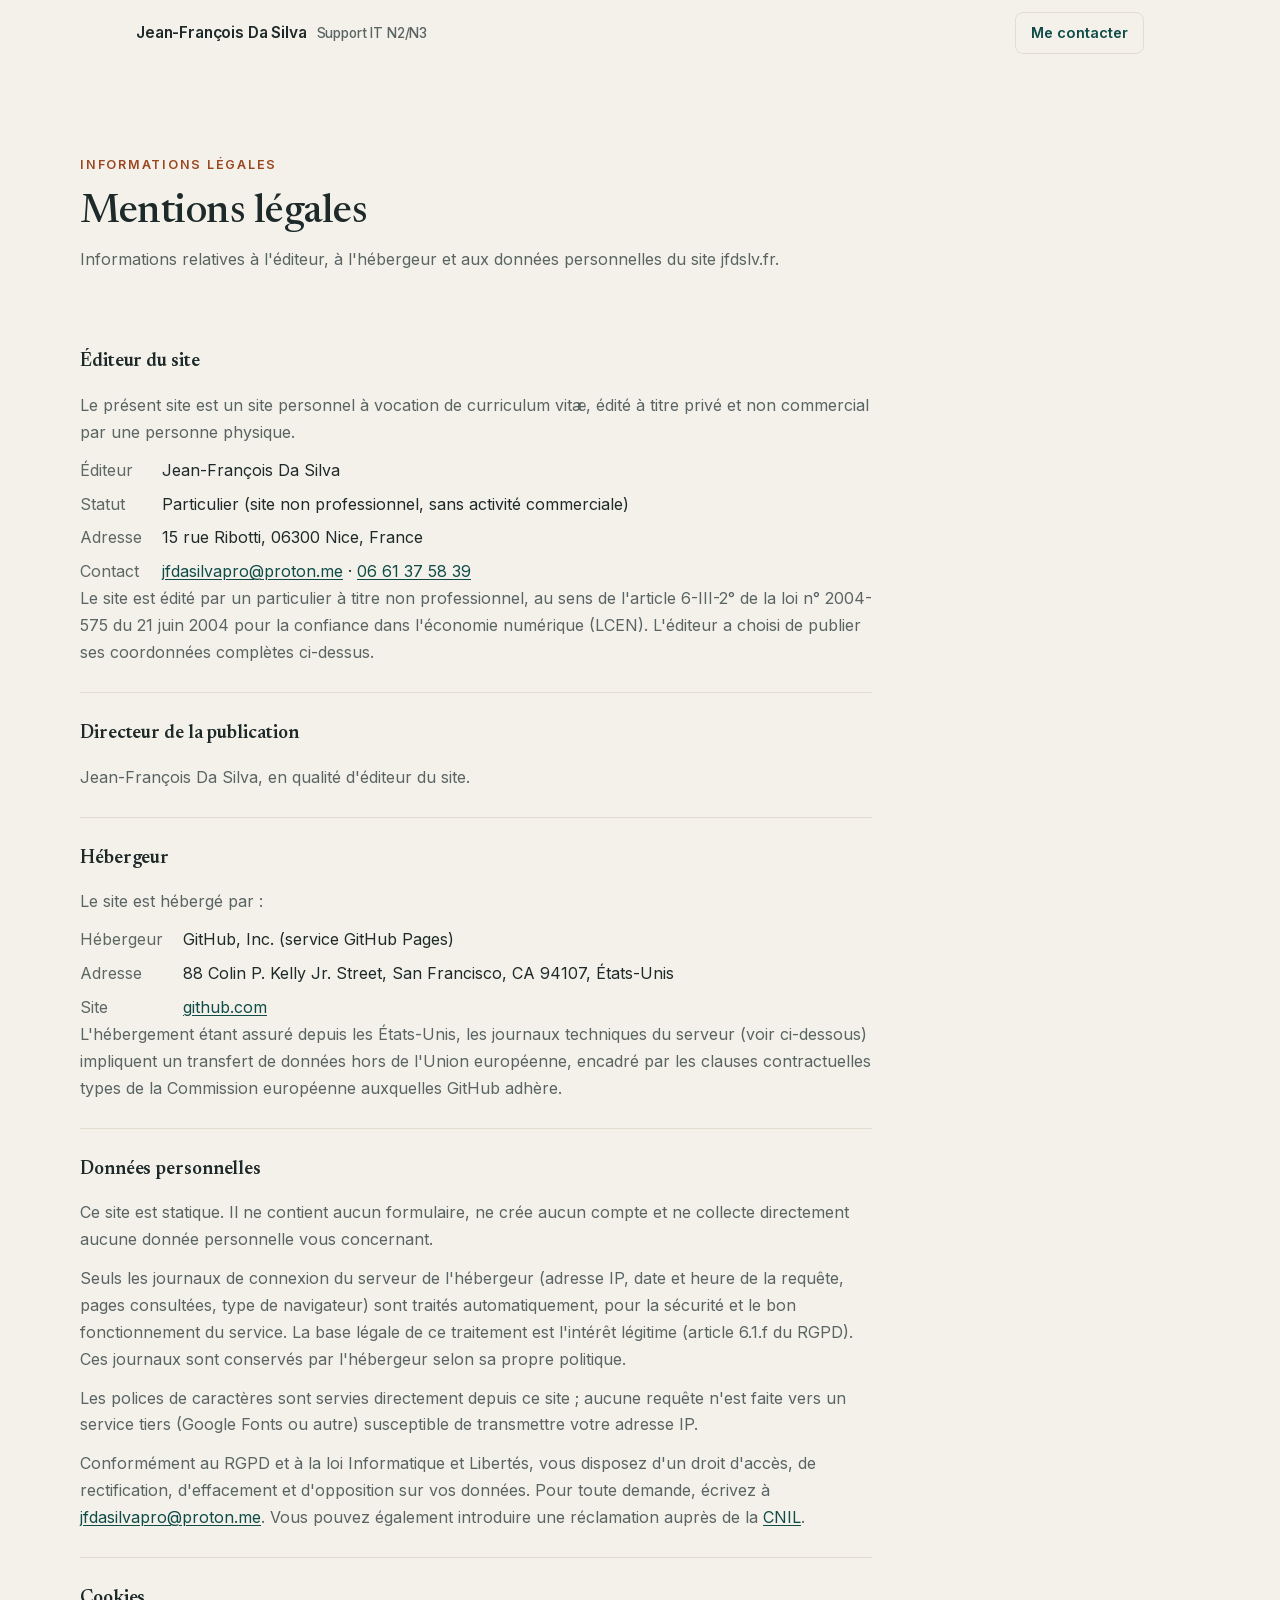
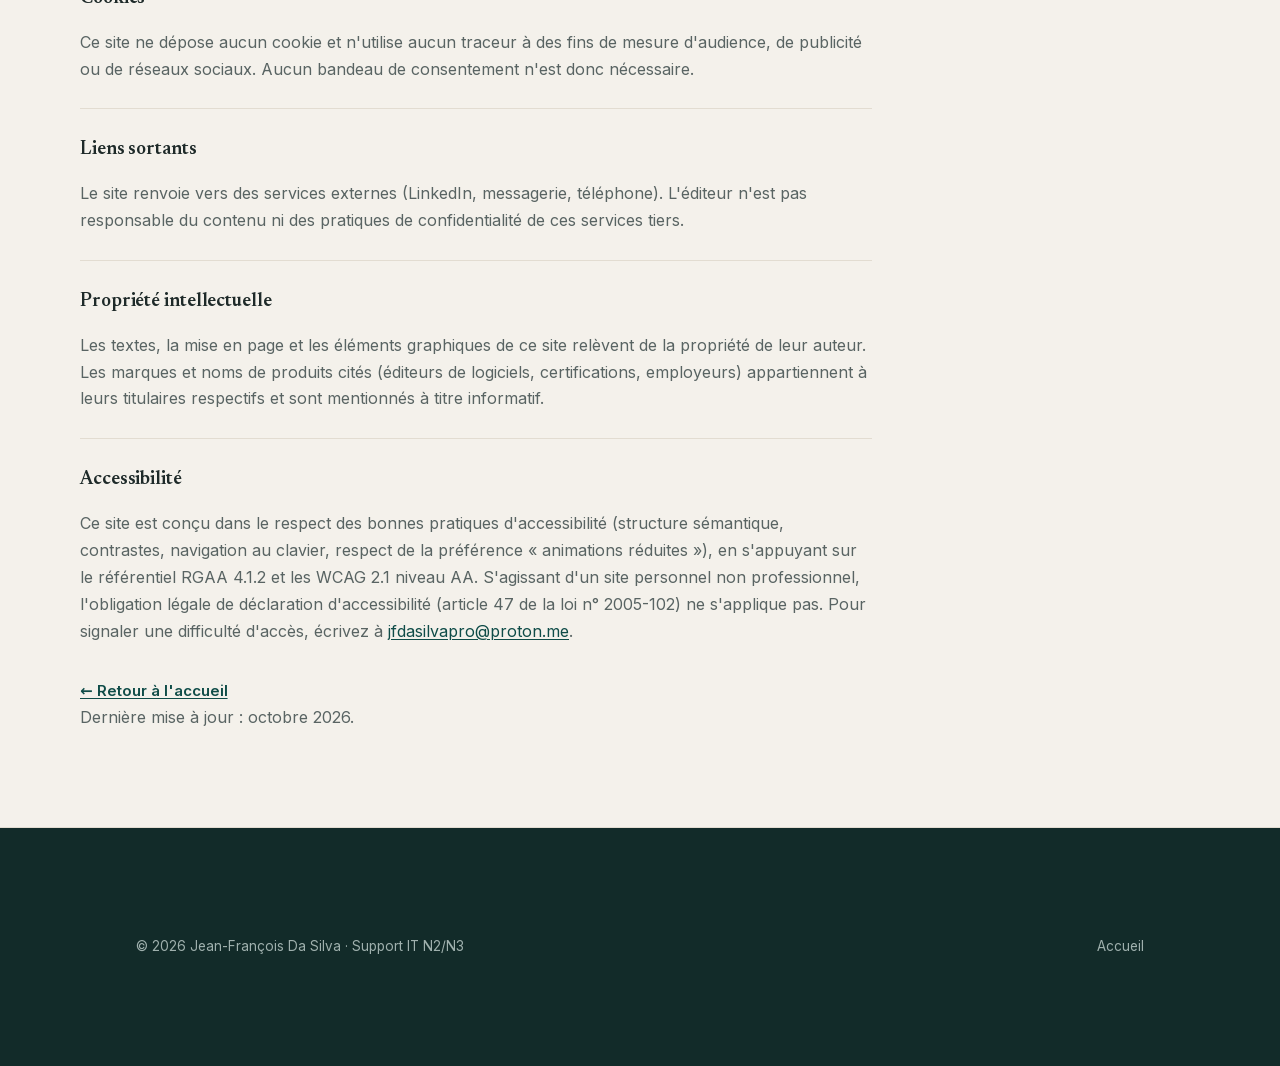
==== mentions-legales.html @ 51b1b82a "Refonte éditoriale: suppression du thème terminal, nouvelle direction sobre - Typo Newsreader + Inte" ====
<!DOCTYPE html>
<html lang="fr">
<head>
<meta charset="utf-8">
<meta name="viewport" content="width=device-width, initial-scale=1">
<title>Mentions légales · Jean-François Da Silva</title>
<meta name="description" content="Mentions légales et informations sur les données personnelles du site jfdslv.fr.">
<meta name="robots" content="noindex, follow">
<meta name="theme-color" content="#0F4C48">
<link rel="icon" type="image/svg+xml" href="favicon.svg">
<link rel="apple-touch-icon" href="apple-touch-icon.png">
<link rel="stylesheet" href="fonts.css">
<link rel="stylesheet" href="styles.css">
</head>
<body>
<a class="skip" href="#main">Aller au contenu</a>

<nav class="nav" id="nav" aria-label="Navigation principale">
  <div class="nav-inner">
    <a class="brand" href="index.html">
      Jean-François Da Silva
      <span class="brand-role">Support IT N2/N3</span>
    </a>
    <a class="nav-cta" href="index.html#contact">Me contacter</a>
  </div>
</nav>

<main id="main">
  <div class="wrap legal">
    <header class="legal-head">
      <p class="kicker">Informations légales</p>
      <h1 class="legal-title">Mentions légales</h1>
      <p class="legal-sub">Informations relatives à l'éditeur, à l'hébergeur et aux données personnelles du site jfdslv.fr.</p>
    </header>

    <div class="legal-body">
      <section>
        <h2>Éditeur du site</h2>
        <p>Le présent site est un site personnel à vocation de curriculum vitæ, édité à titre privé et non commercial par une personne physique.</p>
        <dl>
          <dt>Éditeur</dt><dd>Jean-François Da Silva</dd>
          <dt>Statut</dt><dd>Particulier (site non professionnel, sans activité commerciale)</dd>
          <dt>Adresse</dt><dd>15 rue Ribotti, 06300 Nice, France</dd>
          <dt>Contact</dt><dd><a href="mailto:jfdasilvapro@proton.me">jfdasilvapro@proton.me</a> · <a href="tel:+33661375839">06&nbsp;61&nbsp;37&nbsp;58&nbsp;39</a></dd>
        </dl>
        <p>Le site est édité par un particulier à titre non professionnel, au sens de l'article 6-III-2° de la loi n°&nbsp;2004-575 du 21&nbsp;juin 2004 pour la confiance dans l'économie numérique (LCEN). L'éditeur a choisi de publier ses coordonnées complètes ci-dessus.</p>
      </section>

      <section>
        <h2>Directeur de la publication</h2>
        <p>Jean-François Da Silva, en qualité d'éditeur du site.</p>
      </section>

      <section>
        <h2>Hébergeur</h2>
        <p>Le site est hébergé par&nbsp;:</p>
        <dl>
          <dt>Hébergeur</dt><dd>GitHub, Inc. (service GitHub Pages)</dd>
          <dt>Adresse</dt><dd>88 Colin P. Kelly Jr. Street, San Francisco, CA 94107, États-Unis</dd>
          <dt>Site</dt><dd><a href="https://github.com" target="_blank" rel="noopener">github.com</a></dd>
        </dl>
        <p>L'hébergement étant assuré depuis les États-Unis, les journaux techniques du serveur (voir ci-dessous) impliquent un transfert de données hors de l'Union européenne, encadré par les clauses contractuelles types de la Commission européenne auxquelles GitHub adhère.</p>
      </section>

      <section>
        <h2>Données personnelles</h2>
        <p>Ce site est statique. Il ne contient aucun formulaire, ne crée aucun compte et ne collecte directement aucune donnée personnelle vous concernant.</p>
        <p>Seuls les journaux de connexion du serveur de l'hébergeur (adresse IP, date et heure de la requête, pages consultées, type de navigateur) sont traités automatiquement, pour la sécurité et le bon fonctionnement du service. La base légale de ce traitement est l'intérêt légitime (article 6.1.f du RGPD). Ces journaux sont conservés par l'hébergeur selon sa propre politique.</p>
        <p>Les polices de caractères sont servies directement depuis ce site&nbsp;; aucune requête n'est faite vers un service tiers (Google Fonts ou autre) susceptible de transmettre votre adresse IP.</p>
        <p>Conformément au RGPD et à la loi Informatique et Libertés, vous disposez d'un droit d'accès, de rectification, d'effacement et d'opposition sur vos données. Pour toute demande, écrivez à <a href="mailto:jfdasilvapro@proton.me">jfdasilvapro@proton.me</a>. Vous pouvez également introduire une réclamation auprès de la <a href="https://www.cnil.fr" target="_blank" rel="noopener">CNIL</a>.</p>
      </section>

      <section>
        <h2>Cookies</h2>
        <p>Ce site ne dépose aucun cookie et n'utilise aucun traceur à des fins de mesure d'audience, de publicité ou de réseaux sociaux. Aucun bandeau de consentement n'est donc nécessaire.</p>
      </section>

      <section>
        <h2>Liens sortants</h2>
        <p>Le site renvoie vers des services externes (LinkedIn, messagerie, téléphone). L'éditeur n'est pas responsable du contenu ni des pratiques de confidentialité de ces services tiers.</p>
      </section>

      <section>
        <h2>Propriété intellectuelle</h2>
        <p>Les textes, la mise en page et les éléments graphiques de ce site relèvent de la propriété de leur auteur. Les marques et noms de produits cités (éditeurs de logiciels, certifications, employeurs) appartiennent à leurs titulaires respectifs et sont mentionnés à titre informatif.</p>
      </section>

      <section>
        <h2>Accessibilité</h2>
        <p>Ce site est conçu dans le respect des bonnes pratiques d'accessibilité (structure sémantique, contrastes, navigation au clavier, respect de la préférence « animations réduites »), en s'appuyant sur le référentiel RGAA 4.1.2 et les WCAG 2.1 niveau AA. S'agissant d'un site personnel non professionnel, l'obligation légale de déclaration d'accessibilité (article 47 de la loi n°&nbsp;2005-102) ne s'applique pas. Pour signaler une difficulté d'accès, écrivez à <a href="mailto:jfdasilvapro@proton.me">jfdasilvapro@proton.me</a>.</p>
      </section>

      <a class="legal-back" href="index.html">← Retour à l'accueil</a>
      <p class="legal-updated">Dernière mise à jour&nbsp;: <span id="legal-date">octobre 2026</span>.</p>
    </div>
  </div>
</main>

<footer class="contact" id="contact" style="border-top:1px solid var(--line);">
  <div class="contact-inner">
    <div class="contact-foot" style="border-top:none;padding-top:0;">
      <span>© <span id="year">2026</span> Jean-François Da Silva · Support IT N2/N3</span>
      <a href="index.html">Accueil</a>
    </div>
  </div>
</footer>

<script>
(function(){
  var y=document.getElementById('year'); if(y) y.textContent=new Date().getFullYear();
  var nav=document.getElementById('nav');
  var onScroll=function(){ if(nav) nav.classList.toggle('is-stuck', window.scrollY>8); };
  onScroll(); window.addEventListener('scroll', onScroll, {passive:true});
})();
</script>
</body>
</html>
---- fonts.css ----
/* cyrillic-ext */
@font-face {
  font-family: 'Inter';
  font-style: normal;
  font-weight: 400;
  font-display: swap;
  src: url(fonts/inter-7249155f.woff2) format('woff2');
  unicode-range: U+0460-052F, U+1C80-1C8A, U+20B4, U+2DE0-2DFF, U+A640-A69F, U+FE2E-FE2F;
}
/* cyrillic */
@font-face {
  font-family: 'Inter';
  font-style: normal;
  font-weight: 400;
  font-display: swap;
  src: url(fonts/inter-e34c5f1b.woff2) format('woff2');
  unicode-range: U+0301, U+0400-045F, U+0490-0491, U+04B0-04B1, U+2116;
}
/* greek-ext */
@font-face {
  font-family: 'Inter';
  font-style: normal;
  font-weight: 400;
  font-display: swap;
  src: url(fonts/inter-6e1a6b2b.woff2) format('woff2');
  unicode-range: U+1F00-1FFF;
}
/* greek */
@font-face {
  font-family: 'Inter';
  font-style: normal;
  font-weight: 400;
  font-display: swap;
  src: url(fonts/inter-656bbed6.woff2) format('woff2');
  unicode-range: U+0370-0377, U+037A-037F, U+0384-038A, U+038C, U+038E-03A1, U+03A3-03FF;
}
/* vietnamese */
@font-face {
  font-family: 'Inter';
  font-style: normal;
  font-weight: 400;
  font-display: swap;
  src: url(fonts/inter-fc83e075.woff2) format('woff2');
  unicode-range: U+0102-0103, U+0110-0111, U+0128-0129, U+0168-0169, U+01A0-01A1, U+01AF-01B0, U+0300-0301, U+0303-0304, U+0308-0309, U+0323, U+0329, U+1EA0-1EF9, U+20AB;
}
/* latin-ext */
@font-face {
  font-family: 'Inter';
  font-style: normal;
  font-weight: 400;
  font-display: swap;
  src: url(fonts/inter-749a3084.woff2) format('woff2');
  unicode-range: U+0100-02BA, U+02BD-02C5, U+02C7-02CC, U+02CE-02D7, U+02DD-02FF, U+0304, U+0308, U+0329, U+1D00-1DBF, U+1E00-1E9F, U+1EF2-1EFF, U+2020, U+20A0-20AB, U+20AD-20C0, U+2113, U+2C60-2C7F, U+A720-A7FF;
}
/* latin */
@font-face {
  font-family: 'Inter';
  font-style: normal;
  font-weight: 400;
  font-display: swap;
  src: url(fonts/inter-1ab1ad55.woff2) format('woff2');
  unicode-range: U+0000-00FF, U+0131, U+0152-0153, U+02BB-02BC, U+02C6, U+02DA, U+02DC, U+0304, U+0308, U+0329, U+2000-206F, U+20AC, U+2122, U+2191, U+2193, U+2212, U+2215, U+FEFF, U+FFFD;
}
/* cyrillic-ext */
@font-face {
  font-family: 'Inter';
  font-style: normal;
  font-weight: 500;
  font-display: swap;
  src: url(fonts/inter-7249155f.woff2) format('woff2');
  unicode-range: U+0460-052F, U+1C80-1C8A, U+20B4, U+2DE0-2DFF, U+A640-A69F, U+FE2E-FE2F;
}
/* cyrillic */
@font-face {
  font-family: 'Inter';
  font-style: normal;
  font-weight: 500;
  font-display: swap;
  src: url(fonts/inter-e34c5f1b.woff2) format('woff2');
  unicode-range: U+0301, U+0400-045F, U+0490-0491, U+04B0-04B1, U+2116;
}
/* greek-ext */
@font-face {
  font-family: 'Inter';
  font-style: normal;
  font-weight: 500;
  font-display: swap;
  src: url(fonts/inter-6e1a6b2b.woff2) format('woff2');
  unicode-range: U+1F00-1FFF;
}
/* greek */
@font-face {
  font-family: 'Inter';
  font-style: normal;
  font-weight: 500;
  font-display: swap;
  src: url(fonts/inter-656bbed6.woff2) format('woff2');
  unicode-range: U+0370-0377, U+037A-037F, U+0384-038A, U+038C, U+038E-03A1, U+03A3-03FF;
}
/* vietnamese */
@font-face {
  font-family: 'Inter';
  font-style: normal;
  font-weight: 500;
  font-display: swap;
  src: url(fonts/inter-fc83e075.woff2) format('woff2');
  unicode-range: U+0102-0103, U+0110-0111, U+0128-0129, U+0168-0169, U+01A0-01A1, U+01AF-01B0, U+0300-0301, U+0303-0304, U+0308-0309, U+0323, U+0329, U+1EA0-1EF9, U+20AB;
}
/* latin-ext */
@font-face {
  font-family: 'Inter';
  font-style: normal;
  font-weight: 500;
  font-display: swap;
  src: url(fonts/inter-749a3084.woff2) format('woff2');
  unicode-range: U+0100-02BA, U+02BD-02C5, U+02C7-02CC, U+02CE-02D7, U+02DD-02FF, U+0304, U+0308, U+0329, U+1D00-1DBF, U+1E00-1E9F, U+1EF2-1EFF, U+2020, U+20A0-20AB, U+20AD-20C0, U+2113, U+2C60-2C7F, U+A720-A7FF;
}
/* latin */
@font-face {
  font-family: 'Inter';
  font-style: normal;
  font-weight: 500;
  font-display: swap;
  src: url(fonts/inter-1ab1ad55.woff2) format('woff2');
  unicode-range: U+0000-00FF, U+0131, U+0152-0153, U+02BB-02BC, U+02C6, U+02DA, U+02DC, U+0304, U+0308, U+0329, U+2000-206F, U+20AC, U+2122, U+2191, U+2193, U+2212, U+2215, U+FEFF, U+FFFD;
}
/* cyrillic-ext */
@font-face {
  font-family: 'Inter';
  font-style: normal;
  font-weight: 600;
  font-display: swap;
  src: url(fonts/inter-7249155f.woff2) format('woff2');
  unicode-range: U+0460-052F, U+1C80-1C8A, U+20B4, U+2DE0-2DFF, U+A640-A69F, U+FE2E-FE2F;
}
/* cyrillic */
@font-face {
  font-family: 'Inter';
  font-style: normal;
  font-weight: 600;
  font-display: swap;
  src: url(fonts/inter-e34c5f1b.woff2) format('woff2');
  unicode-range: U+0301, U+0400-045F, U+0490-0491, U+04B0-04B1, U+2116;
}
/* greek-ext */
@font-face {
  font-family: 'Inter';
  font-style: normal;
  font-weight: 600;
  font-display: swap;
  src: url(fonts/inter-6e1a6b2b.woff2) format('woff2');
  unicode-range: U+1F00-1FFF;
}
/* greek */
@font-face {
  font-family: 'Inter';
  font-style: normal;
  font-weight: 600;
  font-display: swap;
  src: url(fonts/inter-656bbed6.woff2) format('woff2');
  unicode-range: U+0370-0377, U+037A-037F, U+0384-038A, U+038C, U+038E-03A1, U+03A3-03FF;
}
/* vietnamese */
@font-face {
  font-family: 'Inter';
  font-style: normal;
  font-weight: 600;
  font-display: swap;
  src: url(fonts/inter-fc83e075.woff2) format('woff2');
  unicode-range: U+0102-0103, U+0110-0111, U+0128-0129, U+0168-0169, U+01A0-01A1, U+01AF-01B0, U+0300-0301, U+0303-0304, U+0308-0309, U+0323, U+0329, U+1EA0-1EF9, U+20AB;
}
/* latin-ext */
@font-face {
  font-family: 'Inter';
  font-style: normal;
  font-weight: 600;
  font-display: swap;
  src: url(fonts/inter-749a3084.woff2) format('woff2');
  unicode-range: U+0100-02BA, U+02BD-02C5, U+02C7-02CC, U+02CE-02D7, U+02DD-02FF, U+0304, U+0308, U+0329, U+1D00-1DBF, U+1E00-1E9F, U+1EF2-1EFF, U+2020, U+20A0-20AB, U+20AD-20C0, U+2113, U+2C60-2C7F, U+A720-A7FF;
}
/* latin */
@font-face {
  font-family: 'Inter';
  font-style: normal;
  font-weight: 600;
  font-display: swap;
  src: url(fonts/inter-1ab1ad55.woff2) format('woff2');
  unicode-range: U+0000-00FF, U+0131, U+0152-0153, U+02BB-02BC, U+02C6, U+02DA, U+02DC, U+0304, U+0308, U+0329, U+2000-206F, U+20AC, U+2122, U+2191, U+2193, U+2212, U+2215, U+FEFF, U+FFFD;
}
/* cyrillic-ext */
@font-face {
  font-family: 'Inter';
  font-style: normal;
  font-weight: 700;
  font-display: swap;
  src: url(fonts/inter-7249155f.woff2) format('woff2');
  unicode-range: U+0460-052F, U+1C80-1C8A, U+20B4, U+2DE0-2DFF, U+A640-A69F, U+FE2E-FE2F;
}
/* cyrillic */
@font-face {
  font-family: 'Inter';
  font-style: normal;
  font-weight: 700;
  font-display: swap;
  src: url(fonts/inter-e34c5f1b.woff2) format('woff2');
  unicode-range: U+0301, U+0400-045F, U+0490-0491, U+04B0-04B1, U+2116;
}
/* greek-ext */
@font-face {
  font-family: 'Inter';
  font-style: normal;
  font-weight: 700;
  font-display: swap;
  src: url(fonts/inter-6e1a6b2b.woff2) format('woff2');
  unicode-range: U+1F00-1FFF;
}
/* greek */
@font-face {
  font-family: 'Inter';
  font-style: normal;
  font-weight: 700;
  font-display: swap;
  src: url(fonts/inter-656bbed6.woff2) format('woff2');
  unicode-range: U+0370-0377, U+037A-037F, U+0384-038A, U+038C, U+038E-03A1, U+03A3-03FF;
}
/* vietnamese */
@font-face {
  font-family: 'Inter';
  font-style: normal;
  font-weight: 700;
  font-display: swap;
  src: url(fonts/inter-fc83e075.woff2) format('woff2');
  unicode-range: U+0102-0103, U+0110-0111, U+0128-0129, U+0168-0169, U+01A0-01A1, U+01AF-01B0, U+0300-0301, U+0303-0304, U+0308-0309, U+0323, U+0329, U+1EA0-1EF9, U+20AB;
}
/* latin-ext */
@font-face {
  font-family: 'Inter';
  font-style: normal;
  font-weight: 700;
  font-display: swap;
  src: url(fonts/inter-749a3084.woff2) format('woff2');
  unicode-range: U+0100-02BA, U+02BD-02C5, U+02C7-02CC, U+02CE-02D7, U+02DD-02FF, U+0304, U+0308, U+0329, U+1D00-1DBF, U+1E00-1E9F, U+1EF2-1EFF, U+2020, U+20A0-20AB, U+20AD-20C0, U+2113, U+2C60-2C7F, U+A720-A7FF;
}
/* latin */
@font-face {
  font-family: 'Inter';
  font-style: normal;
  font-weight: 700;
  font-display: swap;
  src: url(fonts/inter-1ab1ad55.woff2) format('woff2');
  unicode-range: U+0000-00FF, U+0131, U+0152-0153, U+02BB-02BC, U+02C6, U+02DA, U+02DC, U+0304, U+0308, U+0329, U+2000-206F, U+20AC, U+2122, U+2191, U+2193, U+2212, U+2215, U+FEFF, U+FFFD;
}
/* vietnamese */
@font-face {
  font-family: 'Newsreader';
  font-style: italic;
  font-weight: 400;
  font-display: swap;
  src: url(fonts/newsreader-ae7e4510.woff2) format('woff2');
  unicode-range: U+0102-0103, U+0110-0111, U+0128-0129, U+0168-0169, U+01A0-01A1, U+01AF-01B0, U+0300-0301, U+0303-0304, U+0308-0309, U+0323, U+0329, U+1EA0-1EF9, U+20AB;
}
/* latin-ext */
@font-face {
  font-family: 'Newsreader';
  font-style: italic;
  font-weight: 400;
  font-display: swap;
  src: url(fonts/newsreader-7abfa560.woff2) format('woff2');
  unicode-range: U+0100-02BA, U+02BD-02C5, U+02C7-02CC, U+02CE-02D7, U+02DD-02FF, U+0304, U+0308, U+0329, U+1D00-1DBF, U+1E00-1E9F, U+1EF2-1EFF, U+2020, U+20A0-20AB, U+20AD-20C0, U+2113, U+2C60-2C7F, U+A720-A7FF;
}
/* latin */
@font-face {
  font-family: 'Newsreader';
  font-style: italic;
  font-weight: 400;
  font-display: swap;
  src: url(fonts/newsreader-7ab0b816.woff2) format('woff2');
  unicode-range: U+0000-00FF, U+0131, U+0152-0153, U+02BB-02BC, U+02C6, U+02DA, U+02DC, U+0304, U+0308, U+0329, U+2000-206F, U+20AC, U+2122, U+2191, U+2193, U+2212, U+2215, U+FEFF, U+FFFD;
}
/* vietnamese */
@font-face {
  font-family: 'Newsreader';
  font-style: normal;
  font-weight: 400;
  font-display: swap;
  src: url(fonts/newsreader-ccd539e8.woff2) format('woff2');
  unicode-range: U+0102-0103, U+0110-0111, U+0128-0129, U+0168-0169, U+01A0-01A1, U+01AF-01B0, U+0300-0301, U+0303-0304, U+0308-0309, U+0323, U+0329, U+1EA0-1EF9, U+20AB;
}
/* latin-ext */
@font-face {
  font-family: 'Newsreader';
  font-style: normal;
  font-weight: 400;
  font-display: swap;
  src: url(fonts/newsreader-7a09be03.woff2) format('woff2');
  unicode-range: U+0100-02BA, U+02BD-02C5, U+02C7-02CC, U+02CE-02D7, U+02DD-02FF, U+0304, U+0308, U+0329, U+1D00-1DBF, U+1E00-1E9F, U+1EF2-1EFF, U+2020, U+20A0-20AB, U+20AD-20C0, U+2113, U+2C60-2C7F, U+A720-A7FF;
}
/* latin */
@font-face {
  font-family: 'Newsreader';
  font-style: normal;
  font-weight: 400;
  font-display: swap;
  src: url(fonts/newsreader-f0c28dac.woff2) format('woff2');
  unicode-range: U+0000-00FF, U+0131, U+0152-0153, U+02BB-02BC, U+02C6, U+02DA, U+02DC, U+0304, U+0308, U+0329, U+2000-206F, U+20AC, U+2122, U+2191, U+2193, U+2212, U+2215, U+FEFF, U+FFFD;
}
/* vietnamese */
@font-face {
  font-family: 'Newsreader';
  font-style: normal;
  font-weight: 500;
  font-display: swap;
  src: url(fonts/newsreader-ccd539e8.woff2) format('woff2');
  unicode-range: U+0102-0103, U+0110-0111, U+0128-0129, U+0168-0169, U+01A0-01A1, U+01AF-01B0, U+0300-0301, U+0303-0304, U+0308-0309, U+0323, U+0329, U+1EA0-1EF9, U+20AB;
}
/* latin-ext */
@font-face {
  font-family: 'Newsreader';
  font-style: normal;
  font-weight: 500;
  font-display: swap;
  src: url(fonts/newsreader-7a09be03.woff2) format('woff2');
  unicode-range: U+0100-02BA, U+02BD-02C5, U+02C7-02CC, U+02CE-02D7, U+02DD-02FF, U+0304, U+0308, U+0329, U+1D00-1DBF, U+1E00-1E9F, U+1EF2-1EFF, U+2020, U+20A0-20AB, U+20AD-20C0, U+2113, U+2C60-2C7F, U+A720-A7FF;
}
/* latin */
@font-face {
  font-family: 'Newsreader';
  font-style: normal;
  font-weight: 500;
  font-display: swap;
  src: url(fonts/newsreader-f0c28dac.woff2) format('woff2');
  unicode-range: U+0000-00FF, U+0131, U+0152-0153, U+02BB-02BC, U+02C6, U+02DA, U+02DC, U+0304, U+0308, U+0329, U+2000-206F, U+20AC, U+2122, U+2191, U+2193, U+2212, U+2215, U+FEFF, U+FFFD;
}
/* vietnamese */
@font-face {
  font-family: 'Newsreader';
  font-style: normal;
  font-weight: 600;
  font-display: swap;
  src: url(fonts/newsreader-ccd539e8.woff2) format('woff2');
  unicode-range: U+0102-0103, U+0110-0111, U+0128-0129, U+0168-0169, U+01A0-01A1, U+01AF-01B0, U+0300-0301, U+0303-0304, U+0308-0309, U+0323, U+0329, U+1EA0-1EF9, U+20AB;
}
/* latin-ext */
@font-face {
  font-family: 'Newsreader';
  font-style: normal;
  font-weight: 600;
  font-display: swap;
  src: url(fonts/newsreader-7a09be03.woff2) format('woff2');
  unicode-range: U+0100-02BA, U+02BD-02C5, U+02C7-02CC, U+02CE-02D7, U+02DD-02FF, U+0304, U+0308, U+0329, U+1D00-1DBF, U+1E00-1E9F, U+1EF2-1EFF, U+2020, U+20A0-20AB, U+20AD-20C0, U+2113, U+2C60-2C7F, U+A720-A7FF;
}
/* latin */
@font-face {
  font-family: 'Newsreader';
  font-style: normal;
  font-weight: 600;
  font-display: swap;
  src: url(fonts/newsreader-f0c28dac.woff2) format('woff2');
  unicode-range: U+0000-00FF, U+0131, U+0152-0153, U+02BB-02BC, U+02C6, U+02DA, U+02DC, U+0304, U+0308, U+0329, U+2000-206F, U+20AC, U+2122, U+2191, U+2193, U+2212, U+2215, U+FEFF, U+FFFD;
}
---- styles.css ----
/* =====================================================================
   Jean-François Da Silva — portfolio support IT
   Refonte éditoriale. Palette sobre, typographie Newsreader + Inter.
   Aucun thème "terminal", aucune animation permanente.
   ===================================================================== */

/* ---------- 1. Tokens ---------- */
:root{
  /* neutres chauds */
  --paper:#F4F1EB;
  --paper-2:#EFEBE3;
  --surface:#FFFFFF;
  --ink:#1E2A29;
  --muted:#596463;
  --faint:#6A726F;
  --faint-text:#5D6764;   /* faint neutre lisible : texte secondaire (AA >=4.5) */
  --line:#E2DCD1;
  --line-soft:#ECE7DD;

  /* marque + accent (retenue) */
  --brand:#0F4C48;        /* petrole profond, couleur dominante */
  --brand-deep:#0B3936;
  --brand-tint:#E7EEEC;
  --accent:#B4542A;       /* terre cuite, accent chaud ponctuel */
  --accent-ink:#9A461F;   /* version texte, contraste renforce */

  /* section sombre (contact) */
  --dark:#122B29;
  --dark-2:#173330;
  --dark-ink:#ECEAE1;
  --dark-muted:#9FB0AD;
  --dark-line:#28433F;

  /* mesures */
  --maxw:1120px;
  --measure:66ch;
  --pad-x:clamp(20px,5vw,56px);
  --radius:10px;
  --radius-lg:16px;
  --nav-h:66px;

  /* type */
  --serif:"Newsreader",Georgia,"Times New Roman",serif;
  --sans:"Inter",system-ui,-apple-system,"Segoe UI",sans-serif;
}

/* ---------- 2. Reset / base ---------- */
*{box-sizing:border-box;}
html{scroll-behavior:smooth;scroll-padding-top:calc(var(--nav-h) + 16px);}
@media (prefers-reduced-motion:reduce){html{scroll-behavior:auto;}}
body{
  margin:0;
  background:var(--paper);
  color:var(--ink);
  font-family:var(--sans);
  font-size:17px;
  line-height:1.62;
  -webkit-font-smoothing:antialiased;
  text-rendering:optimizeLegibility;
  -webkit-text-size-adjust:100%;
  text-size-adjust:100%;
}
h1,h2,h3,h4{margin:0;font-weight:500;}
h1,h2{font-family:var(--serif);font-weight:500;letter-spacing:-0.012em;}
p{margin:0;}
ul{margin:0;padding:0;list-style:none;}
a{color:inherit;text-decoration:none;}
img,svg{display:block;max-width:100%;}
b,strong{font-weight:600;}

.wrap{max-width:var(--maxw);margin:0 auto;padding:0 var(--pad-x);}

/* ---------- accessibilité ---------- */
.skip{
  position:absolute;left:12px;top:-60px;z-index:100;
  background:var(--brand);color:#fff;padding:10px 16px;border-radius:0 0 8px 8px;
  font-size:14px;font-weight:600;transition:top .16s ease;
}
.skip:focus{top:0;}
:focus-visible{outline:2px solid var(--accent);outline-offset:3px;border-radius:3px;}

/* ---------- eyebrow / kicker ---------- */
.kicker{
  font-size:12.5px;font-weight:600;letter-spacing:.14em;text-transform:uppercase;
  color:var(--accent-ink);margin:0 0 16px;
}

/* =====================================================================
   3. Navigation
   ===================================================================== */
.nav{
  position:sticky;top:0;z-index:40;
  background:color-mix(in srgb,var(--paper) 88%,transparent);
  backdrop-filter:saturate(1.1) blur(8px);
  border-bottom:1px solid transparent;
  transition:border-color .2s ease,background .2s ease;
}
.nav.is-stuck{border-bottom-color:var(--line);background:color-mix(in srgb,var(--paper) 94%,transparent);}
.nav-inner{
  max-width:var(--maxw);margin:0 auto;padding:0 var(--pad-x);
  height:var(--nav-h);display:flex;align-items:center;justify-content:space-between;gap:24px;
}
.brand{display:inline-flex;align-items:baseline;gap:10px;font-weight:600;font-size:15.5px;letter-spacing:-0.01em;white-space:nowrap;}
.brand .brand-role{color:var(--muted);font-weight:500;font-size:13.5px;}
.nav-links{display:flex;align-items:center;gap:30px;}
.nav-links a{font-size:15px;color:var(--muted);transition:color .16s ease;padding:6px 0;}
.nav-links a:hover{color:var(--ink);}
.nav-cta{
  font-size:14.5px;font-weight:600;color:var(--brand);white-space:nowrap;flex:none;
  border:1px solid var(--line);border-radius:8px;padding:8px 15px;
  transition:border-color .16s ease,color .16s ease,background .16s ease;
}
.nav-cta:hover{border-color:var(--brand);background:var(--brand-tint);}
@media (max-width:860px){
  .nav-links{display:none;}
  .brand-role{display:none;}
  .nav-inner{gap:14px;}
}
@media (max-width:360px){
  .brand{font-size:14.5px;}
  .nav-cta{padding:8px 13px;}
}

/* =====================================================================
   4. Hero
   ===================================================================== */
.hero{padding:clamp(48px,8vw,92px) 0 clamp(52px,8vw,96px);}
.hero-grid{
  display:grid;grid-template-columns:minmax(0,1.5fr) minmax(0,1fr);
  gap:clamp(32px,6vw,80px);align-items:start;
}
.hero-name{
  font-size:clamp(40px,6.2vw,62px);line-height:1.04;letter-spacing:-0.02em;
  color:var(--ink);margin:0 0 14px;
}
.hero-role{
  font-size:clamp(16px,2vw,19px);font-weight:500;color:var(--brand);
  margin:0 0 26px;letter-spacing:.005em;
}
.hero-role .sep{color:var(--faint);margin:0 8px;font-weight:400;}
.hero-lead{
  max-width:var(--measure);font-size:clamp(16px,1.6vw,18px);color:var(--muted);
  line-height:1.66;margin:0 0 34px;
}
.hero-actions{display:flex;flex-wrap:wrap;align-items:center;gap:14px 18px;}

.btn{
  display:inline-flex;align-items:center;gap:9px;
  font-family:var(--sans);font-size:15px;font-weight:600;letter-spacing:.005em;
  padding:12px 22px;border-radius:9px;cursor:pointer;
  transition:transform .18s ease,background .18s ease,border-color .18s ease,color .18s ease,box-shadow .18s ease;
}
.btn-primary{background:var(--brand);color:#fff;border:1px solid var(--brand);}
.btn-primary:hover{background:var(--brand-deep);transform:translateY(-1px);box-shadow:0 8px 20px -14px rgba(15,76,72,.8);}
.btn-ghost{background:transparent;color:var(--ink);border:1px solid var(--line);}
.btn-ghost:hover{border-color:var(--brand);color:var(--brand);}
.link-arrow{
  font-size:15px;font-weight:600;color:var(--muted);display:inline-flex;align-items:center;gap:6px;
  border-bottom:1px solid transparent;padding-bottom:2px;transition:color .16s ease,border-color .16s ease;
}
.link-arrow:hover{color:var(--ink);border-bottom-color:var(--ink);}

/* carte "en bref" — remplace le bandeau de stats */
.hero-card{
  background:var(--surface);border:1px solid var(--line);border-radius:var(--radius-lg);
  padding:26px 26px 22px;position:relative;
}
.hero-card .avail{
  display:flex;align-items:center;gap:9px;font-size:13px;font-weight:600;
  letter-spacing:.03em;text-transform:uppercase;color:var(--brand);
  padding-bottom:16px;margin-bottom:6px;border-bottom:1px solid var(--line-soft);
}
.dot{width:8px;height:8px;border-radius:50%;background:#2E9E6B;flex:none;box-shadow:0 0 0 3px rgba(46,158,107,.16);}
.hero-card dl{margin:0;display:grid;grid-template-columns:auto 1fr;gap:12px 16px;}
.hero-card dt{font-size:13px;color:var(--faint-text);padding-top:1px;}
.hero-card dd{margin:0;font-size:14.5px;color:var(--ink);font-weight:500;text-align:right;}

@media (max-width:820px){
  .hero-grid{grid-template-columns:1fr;gap:34px;}
  .hero-card{max-width:440px;}
}

/* =====================================================================
   5. Section scaffold
   ===================================================================== */
.section{padding:clamp(60px,9vw,104px) 0;border-top:1px solid var(--line);}
.section-head{max-width:var(--measure);margin:0 0 clamp(34px,4vw,52px);}
.section-title{font-size:clamp(25px,3.4vw,34px);line-height:1.12;color:var(--ink);}
.section-lead{color:var(--muted);margin-top:14px;font-size:16.5px;line-height:1.6;}

/* =====================================================================
   6. Niveaux d'intervention (N0 -> N3)
   ===================================================================== */
.scope-note{
  display:inline-flex;align-items:center;gap:9px;margin-top:18px;
  font-size:14px;color:var(--muted);background:var(--paper-2);
  border:1px solid var(--line);border-radius:8px;padding:8px 14px;
}
.scope-note b{color:var(--brand);font-weight:600;}
.levels{display:grid;grid-template-columns:repeat(4,1fr);gap:18px;}
.level{
  background:var(--surface);border:1px solid var(--line);border-radius:var(--radius);
  padding:22px 20px 24px;display:flex;flex-direction:column;
}
.level-active{border-color:var(--brand);box-shadow:inset 3px 0 0 var(--brand);}
.level-top{display:flex;align-items:center;justify-content:space-between;margin-bottom:14px;min-height:30px;}
.level-id{
  font-family:var(--serif);font-weight:600;font-size:21px;color:var(--brand);letter-spacing:-0.01em;
}
.level-active .level-id{color:var(--brand);}
.level-base .level-id{color:var(--faint-text);}
.level-badge{
  font-size:11px;font-weight:600;letter-spacing:.08em;text-transform:uppercase;
  color:var(--accent-ink);
}
.level-name{font-size:15.5px;font-weight:600;color:var(--ink);margin-bottom:14px;}
.level-list li{
  position:relative;padding-left:18px;margin:7px 0;font-size:14px;color:var(--muted);line-height:1.5;
}
.level-list li::before{
  content:"";position:absolute;left:0;top:9px;width:6px;height:1.5px;background:var(--faint);
}
.level-active .level-list li::before{background:var(--brand);}

@media (max-width:860px){.levels{grid-template-columns:repeat(2,1fr);}}
@media (max-width:540px){.levels{grid-template-columns:1fr;}}

/* =====================================================================
   7. Parcours
   ===================================================================== */
.timeline{display:flex;flex-direction:column;gap:clamp(24px,3vw,36px);}
.job{
  display:grid;grid-template-columns:200px 1fr;gap:clamp(18px,3vw,44px);
  padding-bottom:clamp(24px,3vw,36px);border-bottom:1px solid var(--line-soft);
}
.timeline .job:last-child{border-bottom:none;padding-bottom:0;}
.job-period{font-size:13.5px;color:var(--faint-text);padding-top:4px;}
.job-period .type{display:block;margin-top:4px;color:var(--muted);font-weight:500;}
.job-org{font-size:clamp(19px,2.3vw,23px);font-family:var(--serif);font-weight:500;color:var(--ink);line-height:1.2;}
.job-title{font-size:15px;color:var(--brand);font-weight:500;margin-top:3px;margin-bottom:16px;}
.job-facts{display:flex;flex-wrap:wrap;gap:8px 10px;margin-bottom:18px;}
.fact{
  font-size:13px;color:var(--muted);background:var(--paper-2);
  border:1px solid var(--line-soft);border-radius:6px;padding:4px 11px;
}
.fact b{color:var(--ink);font-weight:600;}
.job-list li{position:relative;padding-left:20px;margin:9px 0;font-size:15.5px;color:var(--ink);line-height:1.56;}
.job-list li::before{content:"";position:absolute;left:0;top:11px;width:8px;height:1.5px;background:var(--accent);}
.job-list .hl{font-weight:600;color:var(--brand-deep);}

@media (max-width:680px){
  .job{grid-template-columns:1fr;gap:10px;}
  .job-period{padding-top:0;}
}

/* =====================================================================
   8. Compétences (groupes, pas de "soupe de tags")
   ===================================================================== */
.skills{display:grid;grid-template-columns:repeat(2,1fr);gap:clamp(20px,3vw,34px) clamp(28px,5vw,64px);}
.skill-group{border-top:1px solid var(--line);padding-top:18px;}
.skill-group h3{font-size:12.5px;font-weight:600;letter-spacing:.1em;text-transform:uppercase;color:var(--accent-ink);margin:0 0 12px;}
.skill-group ul{display:flex;flex-wrap:wrap;gap:6px 0;}
.skill-group li{font-size:15px;color:var(--ink);line-height:1.5;}
.skill-group li:not(:last-child)::after{content:"·";color:var(--faint);margin:0 9px;}

@media (max-width:620px){.skills{grid-template-columns:1fr;}}

/* =====================================================================
   9. Profil (formation / langues / certifs / terrain)
   ===================================================================== */
.profile{display:grid;grid-template-columns:repeat(4,1fr);gap:18px;}
.pcard{background:var(--surface);border:1px solid var(--line);border-radius:var(--radius);padding:22px 20px;}
.pcard.feature{background:var(--brand);color:#fff;border-color:var(--brand);}
.pcard h3{font-size:12px;font-weight:600;letter-spacing:.1em;text-transform:uppercase;color:var(--faint-text);margin:0 0 15px;}
.pcard.feature h3{color:rgba(255,255,255,.7);}
.prow{margin-bottom:15px;}
.prow:last-child{margin-bottom:0;}
.pmain{font-size:15px;font-weight:600;color:var(--ink);line-height:1.34;}
.pcard.feature .pmain{color:#fff;}
.pmain .lvl{display:block;font-weight:500;font-size:13.5px;color:var(--brand);margin-top:2px;}
.pnote{font-size:13px;color:var(--muted);line-height:1.45;margin-top:3px;}
.pcard.feature .pnote{color:rgba(255,255,255,.82);}
.meter{display:flex;gap:4px;margin-top:9px;}
.meter i{height:5px;flex:1;border-radius:2px;background:var(--line);}
.meter i.on{background:var(--brand);}

@media (max-width:860px){.profile{grid-template-columns:repeat(2,1fr);}}
@media (max-width:480px){.profile{grid-template-columns:1fr;}}

/* =====================================================================
   10. Contact (unique section sombre)
   ===================================================================== */
.contact{
  background:var(--dark);color:var(--dark-ink);border-top:1px solid var(--dark-line);
}
.contact-inner{max-width:var(--maxw);margin:0 auto;padding:clamp(64px,9vw,108px) var(--pad-x);}
.contact .kicker{color:#E39B6F;}
.contact-h{
  font-family:var(--serif);font-weight:500;font-size:clamp(27px,4vw,40px);line-height:1.12;
  color:#fff;letter-spacing:-0.015em;max-width:18ch;margin:0 0 16px;
}
.contact-p{color:var(--dark-muted);max-width:54ch;font-size:16.5px;margin:0 0 40px;}
.contact-grid{display:grid;grid-template-columns:repeat(2,minmax(0,1fr));gap:14px;max-width:640px;margin-bottom:44px;}
.ccard{
  display:flex;flex-direction:column;gap:4px;
  background:var(--dark-2);border:1px solid var(--dark-line);border-radius:10px;padding:16px 18px;
  transition:border-color .18s ease,transform .18s ease;
}
a.ccard:hover{border-color:#E39B6F;transform:translateY(-1px);}
.ccard .ck{font-size:12px;letter-spacing:.06em;text-transform:uppercase;color:var(--dark-muted);}
.ccard .cv{font-size:15.5px;color:#fff;font-weight:500;word-break:break-word;}
.contact-foot{
  display:flex;flex-wrap:wrap;gap:8px 18px;justify-content:space-between;
  padding-top:24px;border-top:1px solid var(--dark-line);
  font-size:13.5px;color:var(--dark-muted);
}
.contact-foot a{color:var(--dark-muted);}
.contact-foot a:hover{color:var(--dark-ink);}

@media (max-width:520px){.contact-grid{grid-template-columns:1fr;}}

/* =====================================================================
   11. Reveal (apparition legere, une fois)
   ===================================================================== */
.reveal{opacity:0;transform:translateY(14px);transition:opacity .55s ease,transform .55s ease;}
.reveal.in{opacity:1;transform:none;}
@media (prefers-reduced-motion:reduce){
  .reveal{opacity:1;transform:none;transition:none;}
}

/* =====================================================================
   12. Page légale (mentions)
   ===================================================================== */
.legal{padding:clamp(48px,7vw,88px) 0 clamp(56px,8vw,96px);}
.legal-head{max-width:var(--measure);margin:0 0 clamp(32px,4vw,48px);}
.legal-title{font-size:clamp(28px,4vw,40px);line-height:1.1;color:var(--ink);}
.legal-sub{color:var(--muted);margin-top:12px;font-size:16px;}
.legal-body{max-width:72ch;}
.legal-body section{padding:26px 0;border-top:1px solid var(--line);}
.legal-body section:first-of-type{border-top:none;}
.legal-body h2{font-size:19px;font-family:var(--serif);font-weight:600;color:var(--ink);margin:0 0 14px;letter-spacing:-0.005em;}
.legal-body p{color:var(--muted);margin:0 0 12px;font-size:16px;line-height:1.68;}
.legal-body p:last-child{margin-bottom:0;}
.legal-body a{color:var(--brand);text-decoration:underline;text-underline-offset:2px;text-decoration-thickness:1px;}
.legal-body a:hover{color:var(--brand-deep);}
.legal-body dl{margin:0;display:grid;grid-template-columns:auto 1fr;gap:8px 20px;font-size:16px;}
.legal-body dt{color:var(--faint-text);}
.legal-body dd{margin:0;color:var(--ink);}
.legal-back{display:inline-flex;align-items:center;gap:7px;margin-top:8px;font-size:15px;font-weight:600;color:var(--brand);}
.legal-back:hover{color:var(--brand-deep);}
.legal-updated{font-size:14px;color:var(--faint-text);margin-top:28px;}
@media (max-width:520px){
  .legal-body dl{grid-template-columns:1fr;gap:3px 0;}
  .legal-body dt{margin-top:10px;}
}
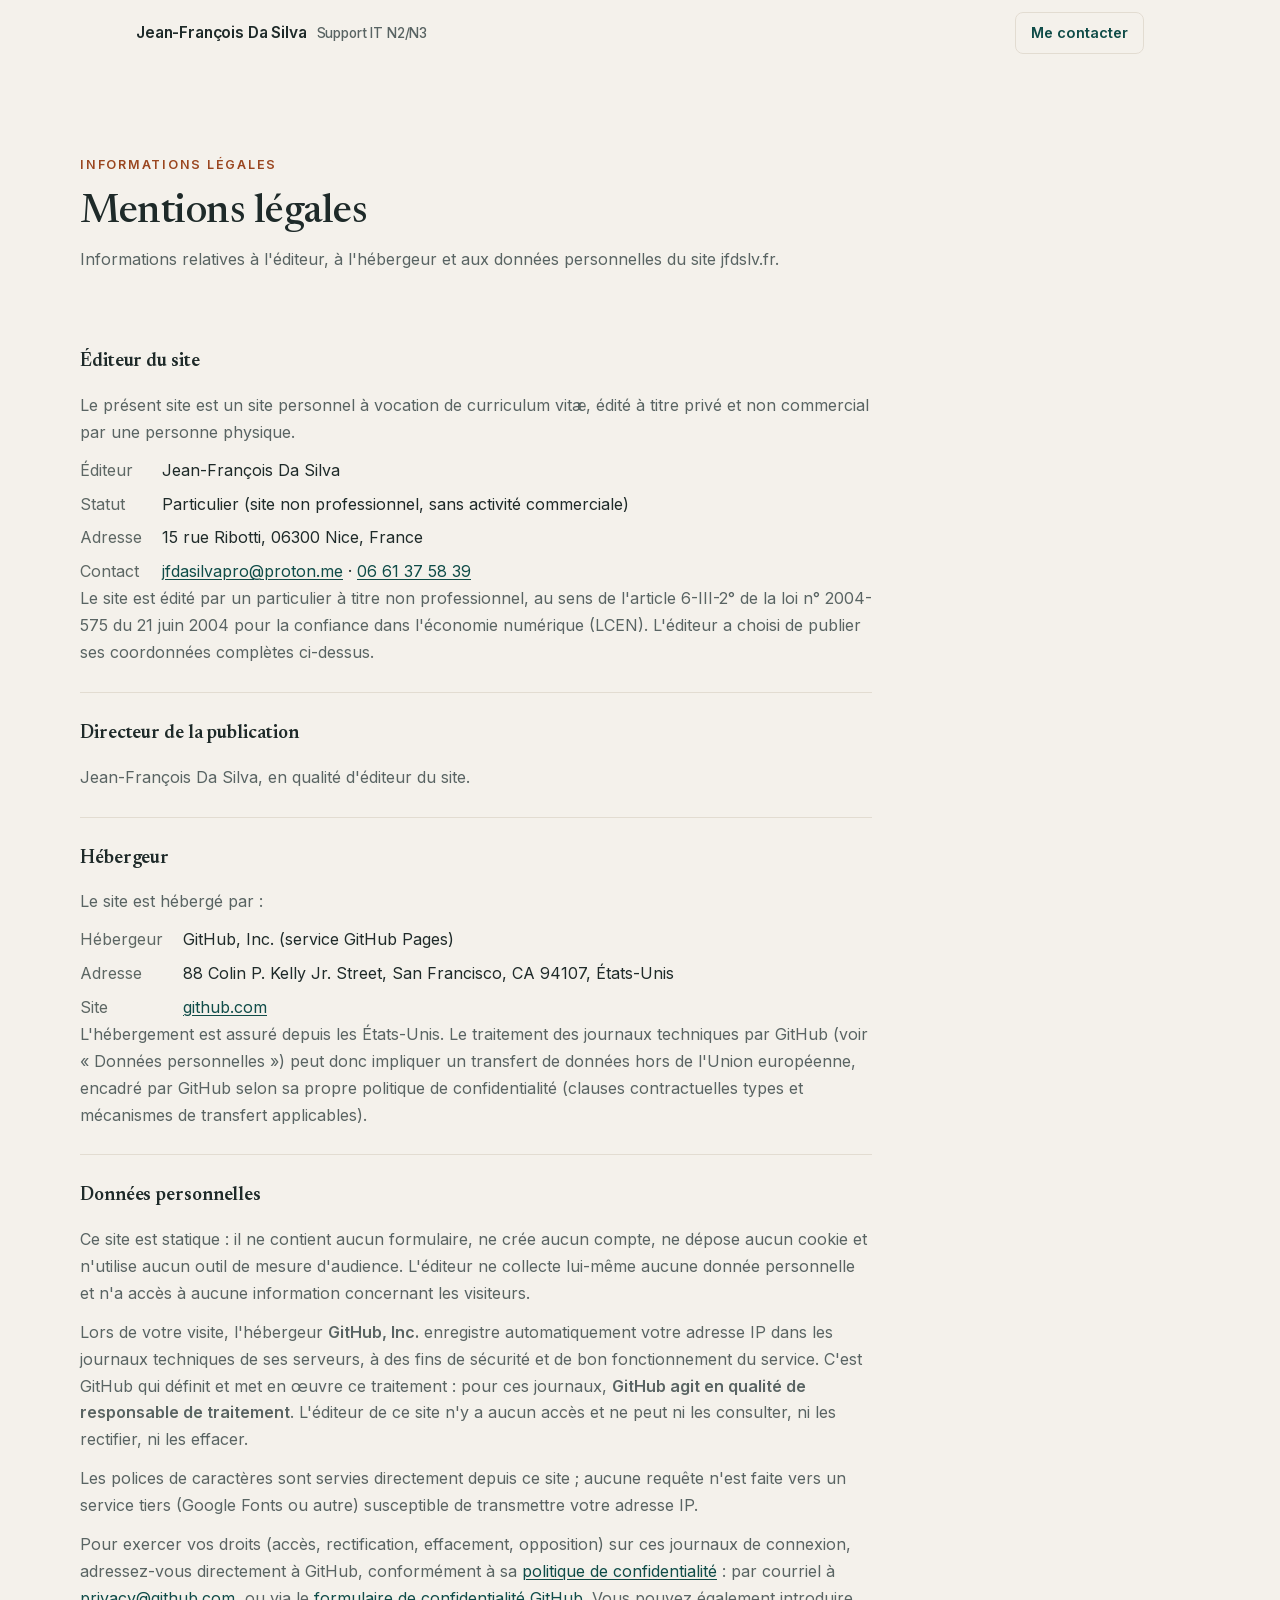
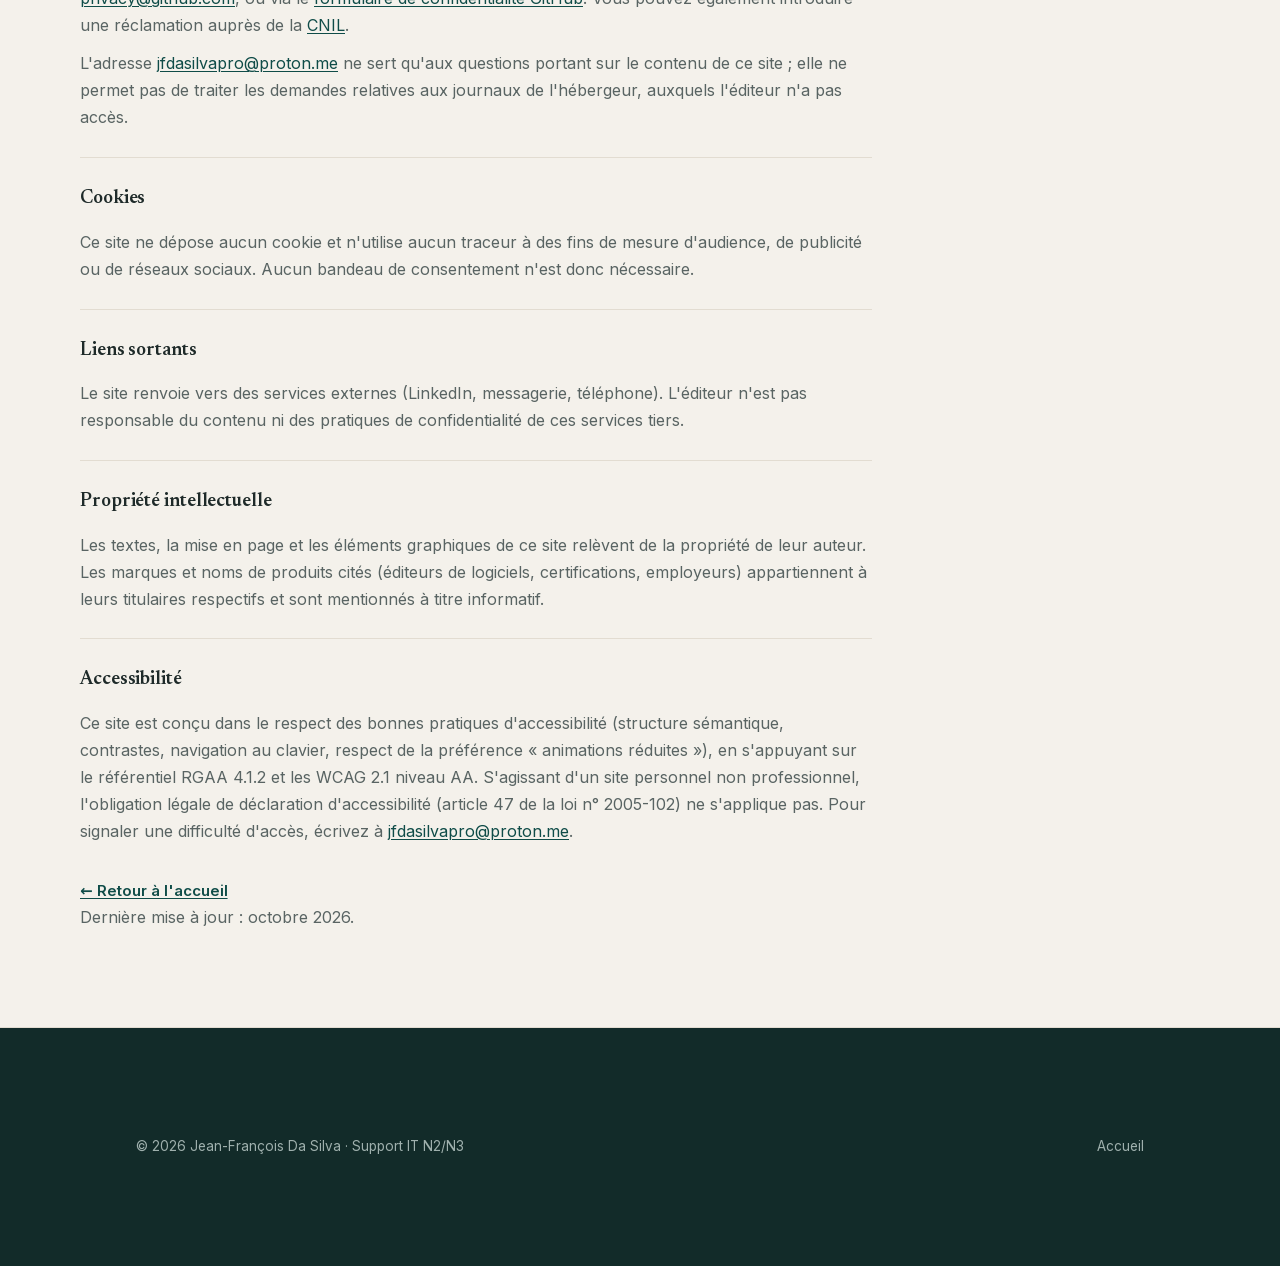
==== commit 9ddba20f: "Mentions légales : RGPD — GitHub responsable de traitement des journaux (IP) L'éditeur ne collecte r" ====
--- a/mentions-legales.html
+++ b/mentions-legales.html
@@ -59,15 +59,16 @@
           <dt>Adresse</dt><dd>88 Colin P. Kelly Jr. Street, San Francisco, CA 94107, États-Unis</dd>
           <dt>Site</dt><dd><a href="https://github.com" target="_blank" rel="noopener">github.com</a></dd>
         </dl>
-        <p>L'hébergement étant assuré depuis les États-Unis, les journaux techniques du serveur (voir ci-dessous) impliquent un transfert de données hors de l'Union européenne, encadré par les clauses contractuelles types de la Commission européenne auxquelles GitHub adhère.</p>
+        <p>L'hébergement est assuré depuis les États-Unis. Le traitement des journaux techniques par GitHub (voir «&nbsp;Données personnelles&nbsp;») peut donc impliquer un transfert de données hors de l'Union européenne, encadré par GitHub selon sa propre politique de confidentialité (clauses contractuelles types et mécanismes de transfert applicables).</p>
       </section>
 
       <section>
         <h2>Données personnelles</h2>
-        <p>Ce site est statique. Il ne contient aucun formulaire, ne crée aucun compte et ne collecte directement aucune donnée personnelle vous concernant.</p>
-        <p>Seuls les journaux de connexion du serveur de l'hébergeur (adresse IP, date et heure de la requête, pages consultées, type de navigateur) sont traités automatiquement, pour la sécurité et le bon fonctionnement du service. La base légale de ce traitement est l'intérêt légitime (article 6.1.f du RGPD). Ces journaux sont conservés par l'hébergeur selon sa propre politique.</p>
+        <p>Ce site est statique&nbsp;: il ne contient aucun formulaire, ne crée aucun compte, ne dépose aucun cookie et n'utilise aucun outil de mesure d'audience. L'éditeur ne collecte lui-même aucune donnée personnelle et n'a accès à aucune information concernant les visiteurs.</p>
+        <p>Lors de votre visite, l'hébergeur <strong>GitHub, Inc.</strong> enregistre automatiquement votre adresse IP dans les journaux techniques de ses serveurs, à des fins de sécurité et de bon fonctionnement du service. C'est GitHub qui définit et met en œuvre ce traitement&nbsp;: pour ces journaux, <strong>GitHub agit en qualité de responsable de traitement</strong>. L'éditeur de ce site n'y a aucun accès et ne peut ni les consulter, ni les rectifier, ni les effacer.</p>
         <p>Les polices de caractères sont servies directement depuis ce site&nbsp;; aucune requête n'est faite vers un service tiers (Google Fonts ou autre) susceptible de transmettre votre adresse IP.</p>
-        <p>Conformément au RGPD et à la loi Informatique et Libertés, vous disposez d'un droit d'accès, de rectification, d'effacement et d'opposition sur vos données. Pour toute demande, écrivez à <a href="mailto:jfdasilvapro@proton.me">jfdasilvapro@proton.me</a>. Vous pouvez également introduire une réclamation auprès de la <a href="https://www.cnil.fr" target="_blank" rel="noopener">CNIL</a>.</p>
+        <p>Pour exercer vos droits (accès, rectification, effacement, opposition) sur ces journaux de connexion, adressez-vous directement à GitHub, conformément à sa <a href="https://docs.github.com/fr/site-policy/privacy-policies/github-general-privacy-statement" target="_blank" rel="noopener">politique de confidentialité</a>&nbsp;: par courriel à <a href="mailto:privacy@github.com">privacy@github.com</a>, ou via le <a href="https://support.github.com/contact/privacy" target="_blank" rel="noopener">formulaire de confidentialité GitHub</a>. Vous pouvez également introduire une réclamation auprès de la <a href="https://www.cnil.fr" target="_blank" rel="noopener">CNIL</a>.</p>
+        <p>L'adresse <a href="mailto:jfdasilvapro@proton.me">jfdasilvapro@proton.me</a> ne sert qu'aux questions portant sur le contenu de ce site&nbsp;; elle ne permet pas de traiter les demandes relatives aux journaux de l'hébergeur, auxquels l'éditeur n'a pas accès.</p>
       </section>
 
       <section>
